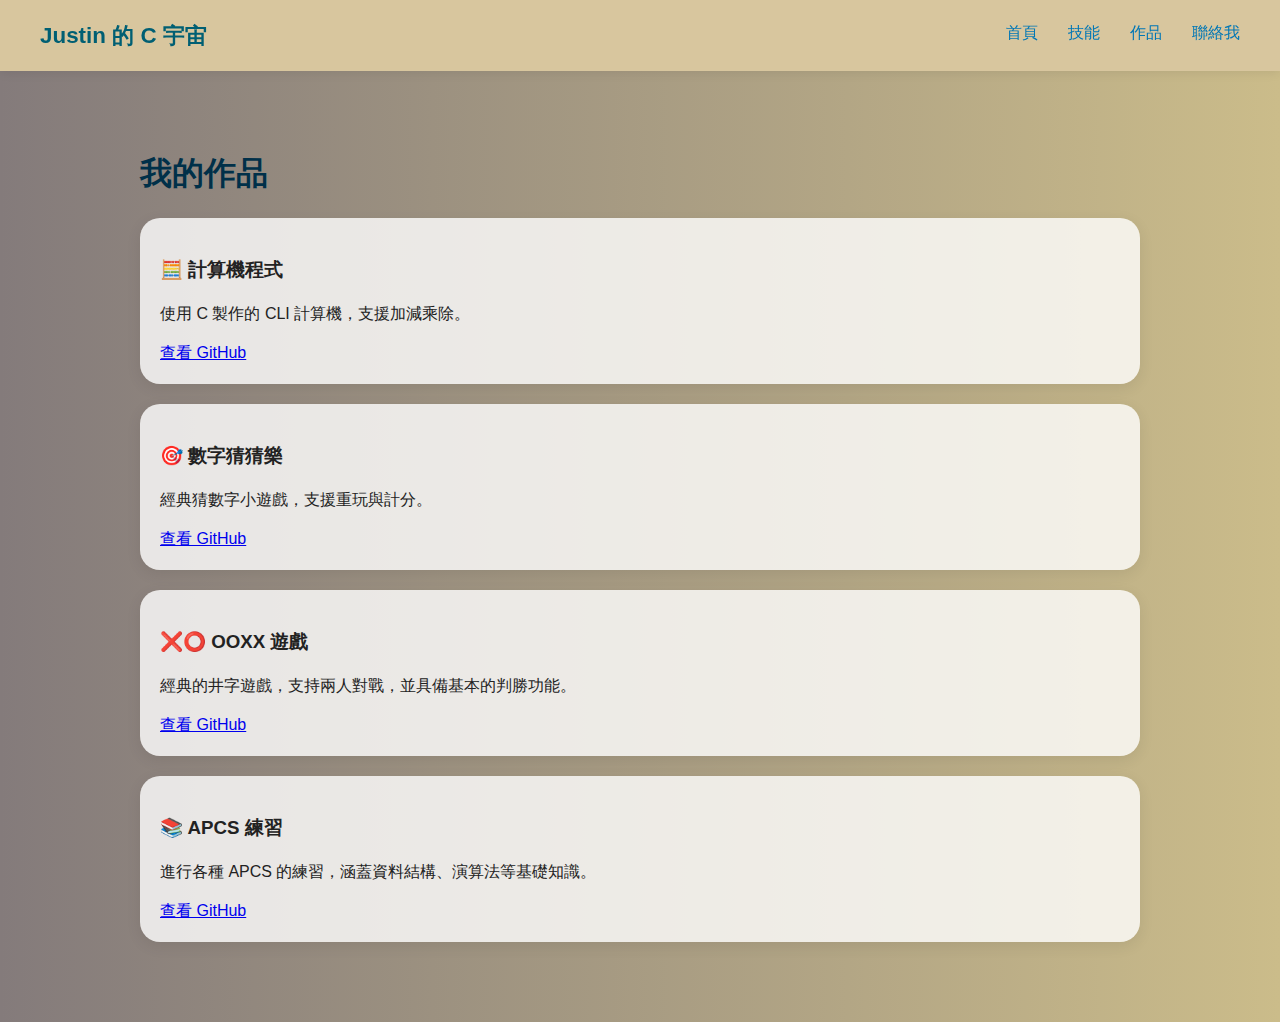
==== projects.html @ 53167075 "Add files via upload" ====
<!DOCTYPE html>
<html lang="zh-Hant">
<head>
  <meta charset="UTF-8" />
  <title>作品展示 | Justin</title>
  <link rel="stylesheet" href="styles.css">
</head>
<body>
  <header>
    <nav class="navbar">
      <div class="logo">Justin 的 C 宇宙</div>
      <ul class="nav-links">
        <li><a href="index.html">首頁</a></li>
        <li><a href="skills.html">技能</a></li>
        <li><a href="projects.html">作品</a></li>
        <li><a href="contact.html">聯絡我</a></li>
      </ul>
    </nav>
  </header>

  <section class="content">
    <h1>我的作品</h1>

    <!-- 計算機程式 -->
    <div class="project-card">
      <h3>🧮 計算機程式</h3>
      <p>使用 C 製作的 CLI 計算機，支援加減乘除。</p>
      <a href="https://github.com/your-github/calculator" target="_blank">查看 GitHub</a>
    </div>

    <!-- 數字猜猜樂 -->
    <div class="project-card">
      <h3>🎯 數字猜猜樂</h3>
      <p>經典猜數字小遊戲，支援重玩與計分。</p>
      <a href="https://github.com/your-github/number-guess" target="_blank">查看 GitHub</a>
    </div>

    <!-- OOXX 遊戲 -->
    <div class="project-card">
      <h3>❌⭕ OOXX 遊戲</h3>
      <p>經典的井字遊戲，支持兩人對戰，並具備基本的判勝功能。</p>
      <a href="https://github.com/your-github/tic-tac-toe" target="_blank">查看 GitHub</a>
    </div>

    <!-- APCS 練習 -->
    <div class="project-card">
      <h3>📚 APCS 練習</h3>
      <p>進行各種 APCS 的練習，涵蓋資料結構、演算法等基礎知識。</p>
      <a href="https://github.com/your-github/apcs-practice" target="_blank">查看 GitHub</a>
    </div>
  </section>
</body>
</html>
---- styles.css ----
/* 全站設定 */
body {
    margin: 0;
    font-family: 'Orbitron', sans-serif;
    background: linear-gradient(to right, #847b7b, #cbbc8a);
    color: #222;
  }
  
    /* 導覽列 */
    .navbar {
        display: flex;
        justify-content: space-between;
        padding: 20px 40px;
        background: #d8c69e; /* 這裡改成你要的顏色 */
        box-shadow: 0 2px 10px rgba(0,0,0,0.08);
        position: sticky;
        top: 0;
        z-index: 999;
    }
  
  .logo {
    font-weight: bold;
    font-size: 1.4em;
    color: #005f73;
  }
  
  .nav-links {
    display: flex;
    gap: 30px;
    list-style: none;
    margin: 0;
    padding: 0;
  }
  
  .nav-links a {
    color: #0077b6;
    text-decoration: none;
    font-weight: 500;
    transition: color 0.3s ease;
  }
  
  .nav-links a:hover {
    color: #00b4d8;
    text-shadow: 0 0 5px #ade8f4;
  }
  
  /* 首頁英雄區塊 */
  .hero {
    min-height: 85vh;
    display: flex;
    align-items: center;
    justify-content: space-between;
    padding: 60px 10%;
    gap: 50px;
    flex-wrap: wrap;
  }
  
  .intro {
    flex: 1;
    max-width: 500px;
  }
  
  .intro h1 {
    font-size: 2.5rem;
    color: #003049;
  }
  
  .intro p {
    font-size: 1.1rem;
    line-height: 1.6;
  }
  
  /* 插圖 */
  .hero img {
    flex: 1;
    max-width: 400px;
    width: 100%;
    border-radius: 20px;
    box-shadow: 0 0 20px rgba(0,0,0,0.1);
  }
  
  /* 按鈕 */
  .btn {
    background: linear-gradient(to right, #00b4d8, #0077b6);
    padding: 12px 24px;
    border-radius: 30px;
    color: white;
    text-decoration: none;
    font-weight: bold;
    display: inline-block;
    margin-top: 20px;
    transition: transform 0.2s, box-shadow 0.3s;
  }
  
  .btn:hover {
    transform: scale(1.05);
    box-shadow: 0 0 15px #00b4d8;
  }
  
  /* 一般頁面內容 */
  .content {
    padding: 60px 10%;
    max-width: 1000px;
    margin: auto;
  }
  
  .content h1 {
    font-size: 2em;
    color: #003049;
  }
  
  ul li, p {
    line-height: 1.6;
  }
  
  /* 作品區塊 */
  .project-card {
    background: #ffffffcc;
    padding: 20px;
    border-radius: 20px;
    margin: 20px 0;
    box-shadow: 0 4px 15px rgba(0,0,0,0.08);
  }
  
  /* 響應式設計 */
  @media screen and (max-width: 768px) {
    .hero {
      flex-direction: column;
      text-align: center;
    }
  
    .intro, .hero img {
      max-width: 100%;
    }
  
    .navbar {
      flex-direction: column;
      align-items: flex-start;
      gap: 10px;
    }
  
    .nav-links {
      flex-direction: column;
      gap: 10px;
    }
  }
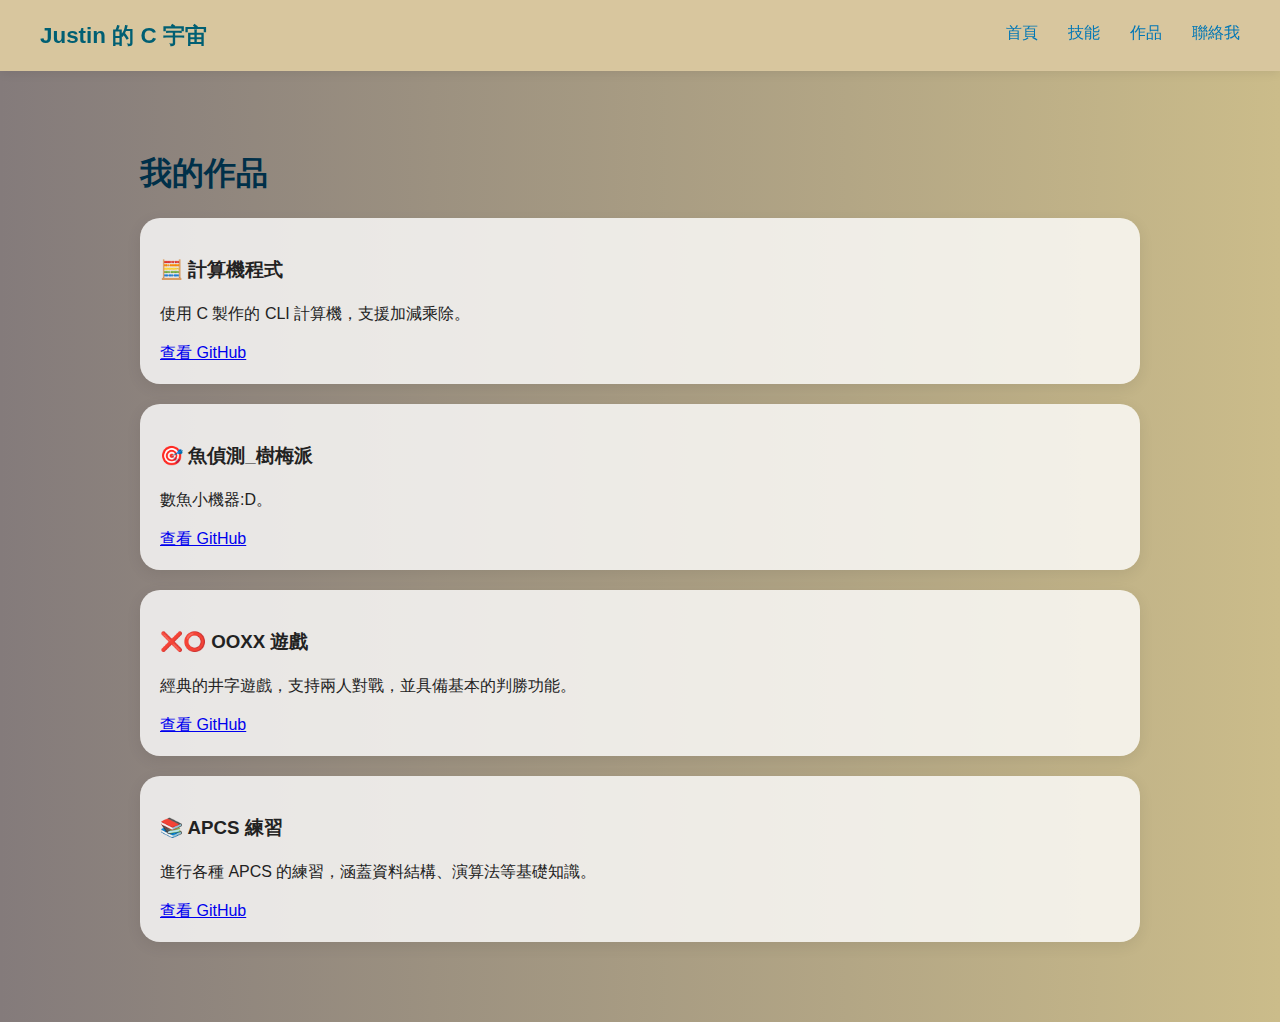
==== commit 4f06e79c: "Update projects.html" ====
--- a/projects.html
+++ b/projects.html
@@ -28,18 +28,18 @@
       <a href="https://github.com/your-github/calculator" target="_blank">查看 GitHub</a>
     </div>
 
-    <!-- 數字猜猜樂 -->
+    <!-- 魚偵測_樹梅派 -->
     <div class="project-card">
-      <h3>🎯 數字猜猜樂</h3>
-      <p>經典猜數字小遊戲，支援重玩與計分。</p>
-      <a href="https://github.com/your-github/number-guess" target="_blank">查看 GitHub</a>
+      <h3>🎯 魚偵測_樹梅派</h3>
+      <p>數魚小機器:D。</p>
+      <a href="https://github.com/just-www/FISHWATCHING-raspberry-pi/tree/main" target="_blank">查看 GitHub</a>
     </div>
 
     <!-- OOXX 遊戲 -->
     <div class="project-card">
       <h3>❌⭕ OOXX 遊戲</h3>
       <p>經典的井字遊戲，支持兩人對戰，並具備基本的判勝功能。</p>
-      <a href="https://github.com/your-github/tic-tac-toe" target="_blank">查看 GitHub</a>
+      <a href="https://github.com/just-www/OOXXGAME" target="_blank">查看 GitHub</a>
     </div>
 
     <!-- APCS 練習 -->
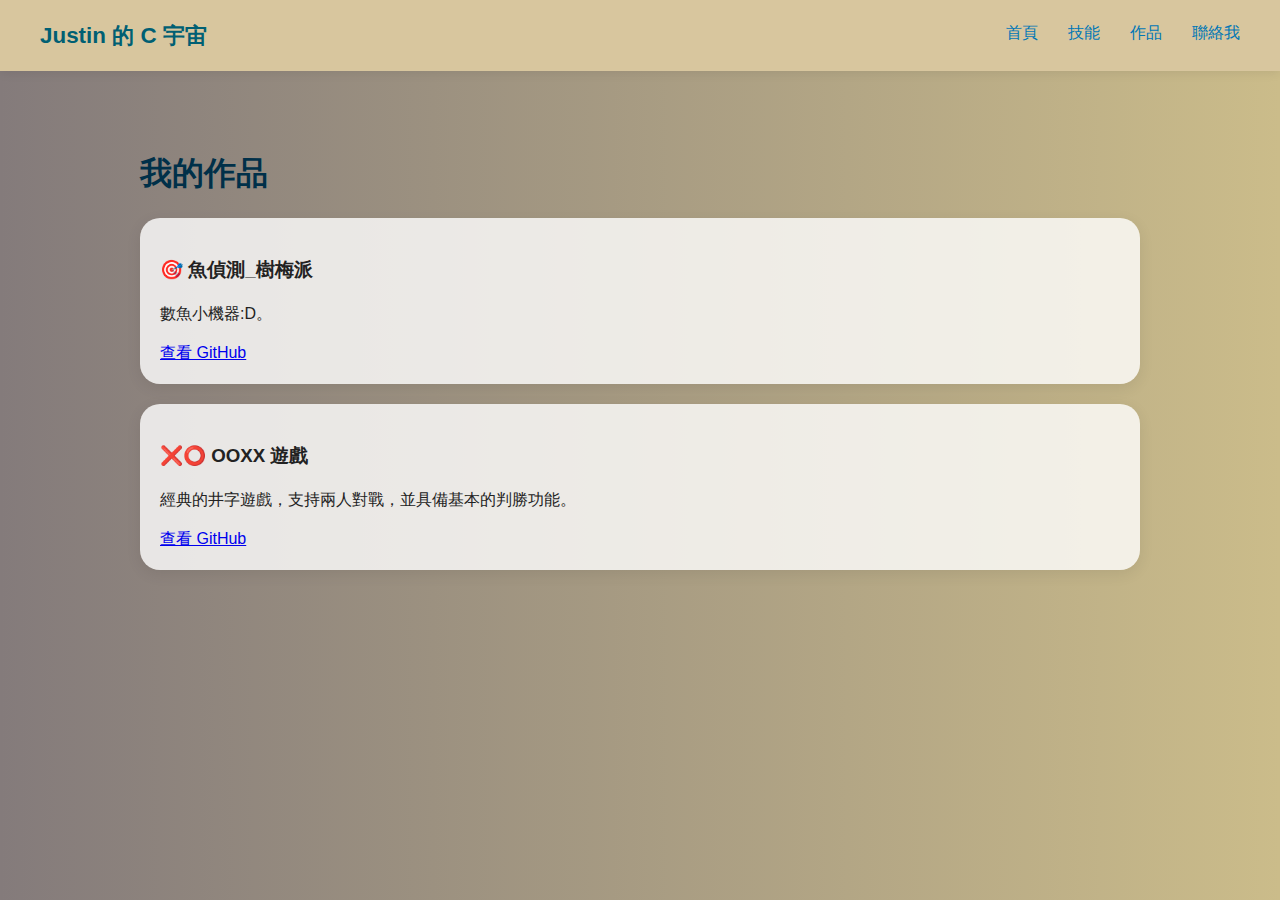
==== commit 719fd67d: "Update projects.html" ====
--- a/projects.html
+++ b/projects.html
@@ -21,13 +21,6 @@
   <section class="content">
     <h1>我的作品</h1>
 
-    <!-- 計算機程式 -->
-    <div class="project-card">
-      <h3>🧮 計算機程式</h3>
-      <p>使用 C 製作的 CLI 計算機，支援加減乘除。</p>
-      <a href="https://github.com/your-github/calculator" target="_blank">查看 GitHub</a>
-    </div>
-
     <!-- 魚偵測_樹梅派 -->
     <div class="project-card">
       <h3>🎯 魚偵測_樹梅派</h3>
@@ -42,12 +35,6 @@
       <a href="https://github.com/just-www/OOXXGAME" target="_blank">查看 GitHub</a>
     </div>
 
-    <!-- APCS 練習 -->
-    <div class="project-card">
-      <h3>📚 APCS 練習</h3>
-      <p>進行各種 APCS 的練習，涵蓋資料結構、演算法等基礎知識。</p>
-      <a href="https://github.com/your-github/apcs-practice" target="_blank">查看 GitHub</a>
-    </div>
   </section>
 </body>
 </html>
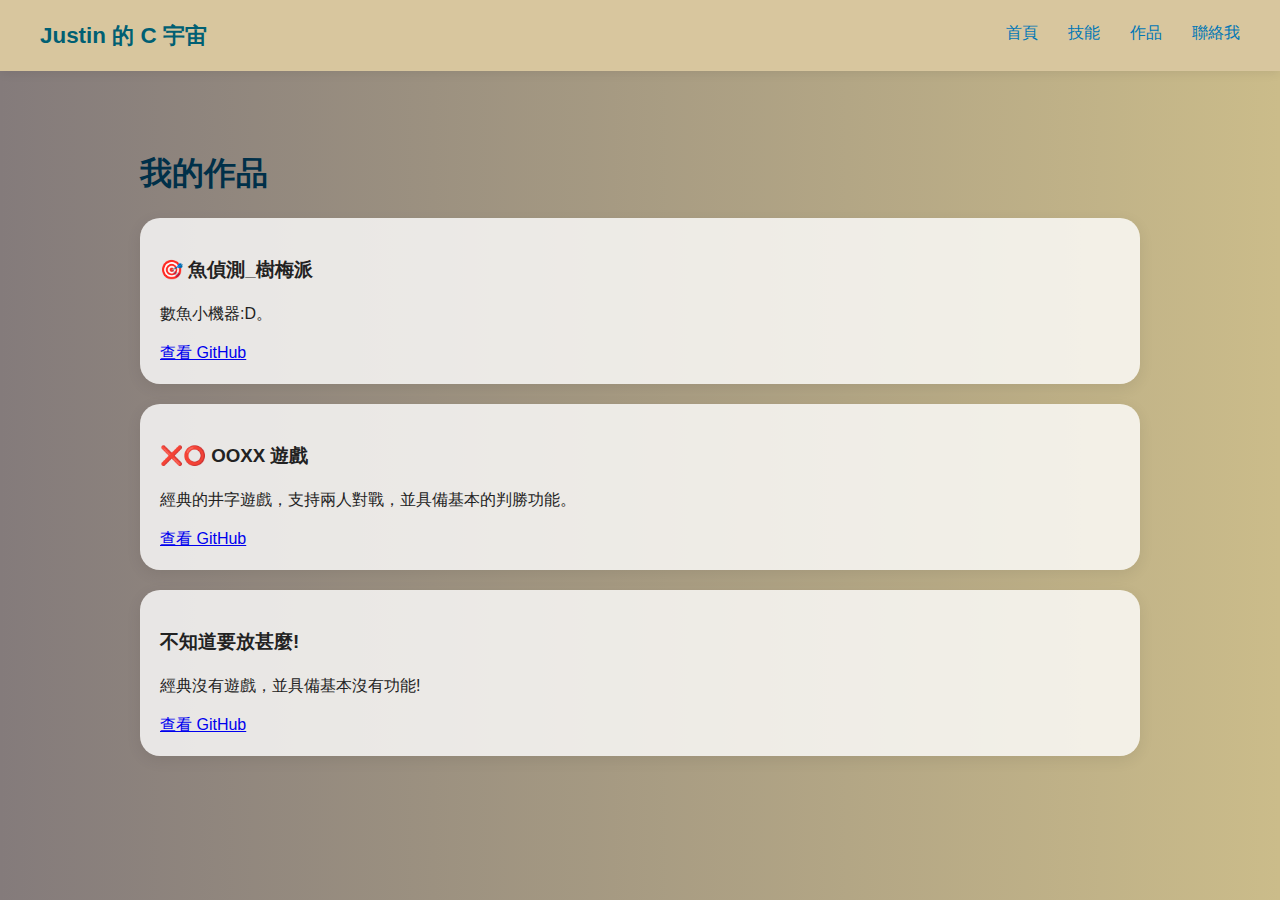
==== commit 5d2453a1: "Update projects.html" ====
--- a/projects.html
+++ b/projects.html
@@ -35,6 +35,14 @@
       <a href="https://github.com/just-www/OOXXGAME" target="_blank">查看 GitHub</a>
     </div>
 
+     <!-- 不知道要放甚麼! -->
+    <div class="project-card">
+      <h3>不知道要放甚麼!</h3>
+      <p>經典沒有遊戲，並具備基本沒有功能!</p>
+      <a href="https://github.com/just-www/OOXXGAME" target="_blank">查看 GitHub</a>
+    </div>
+
+
   </section>
 </body>
 </html>
